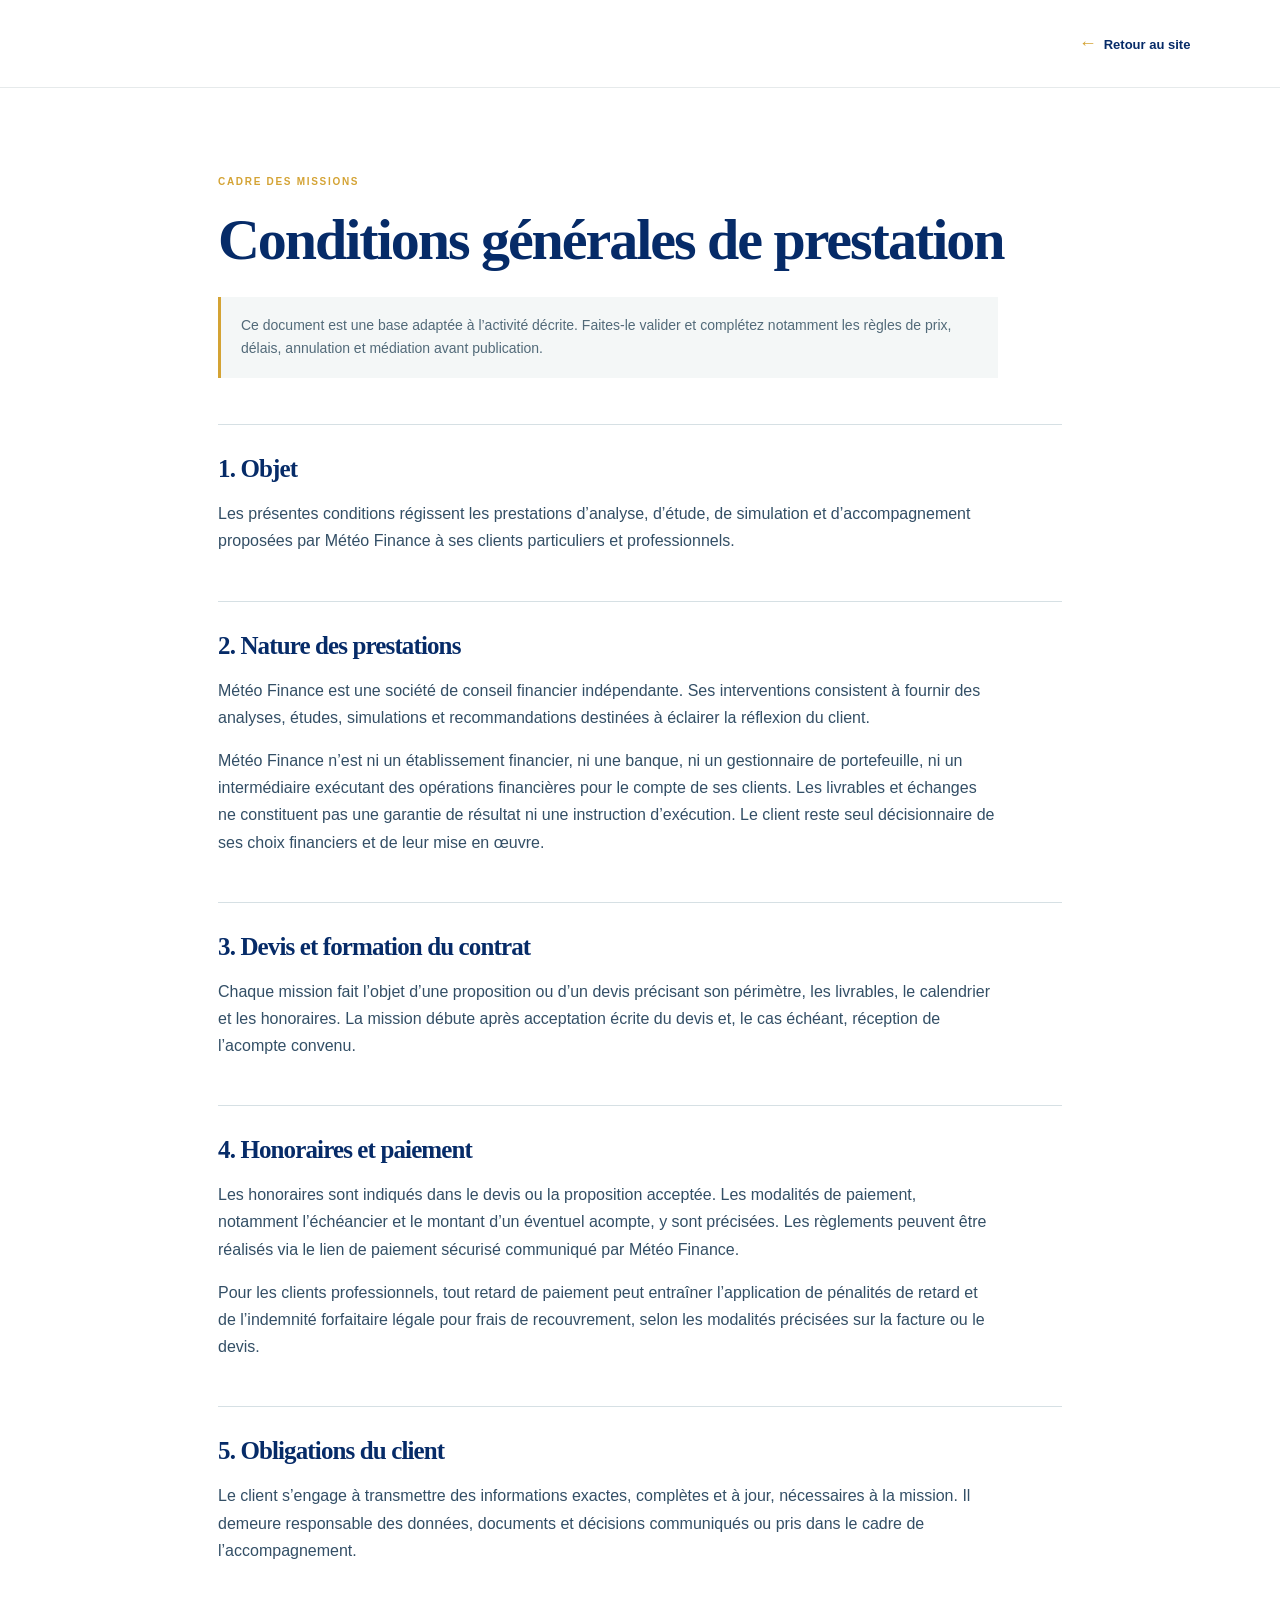
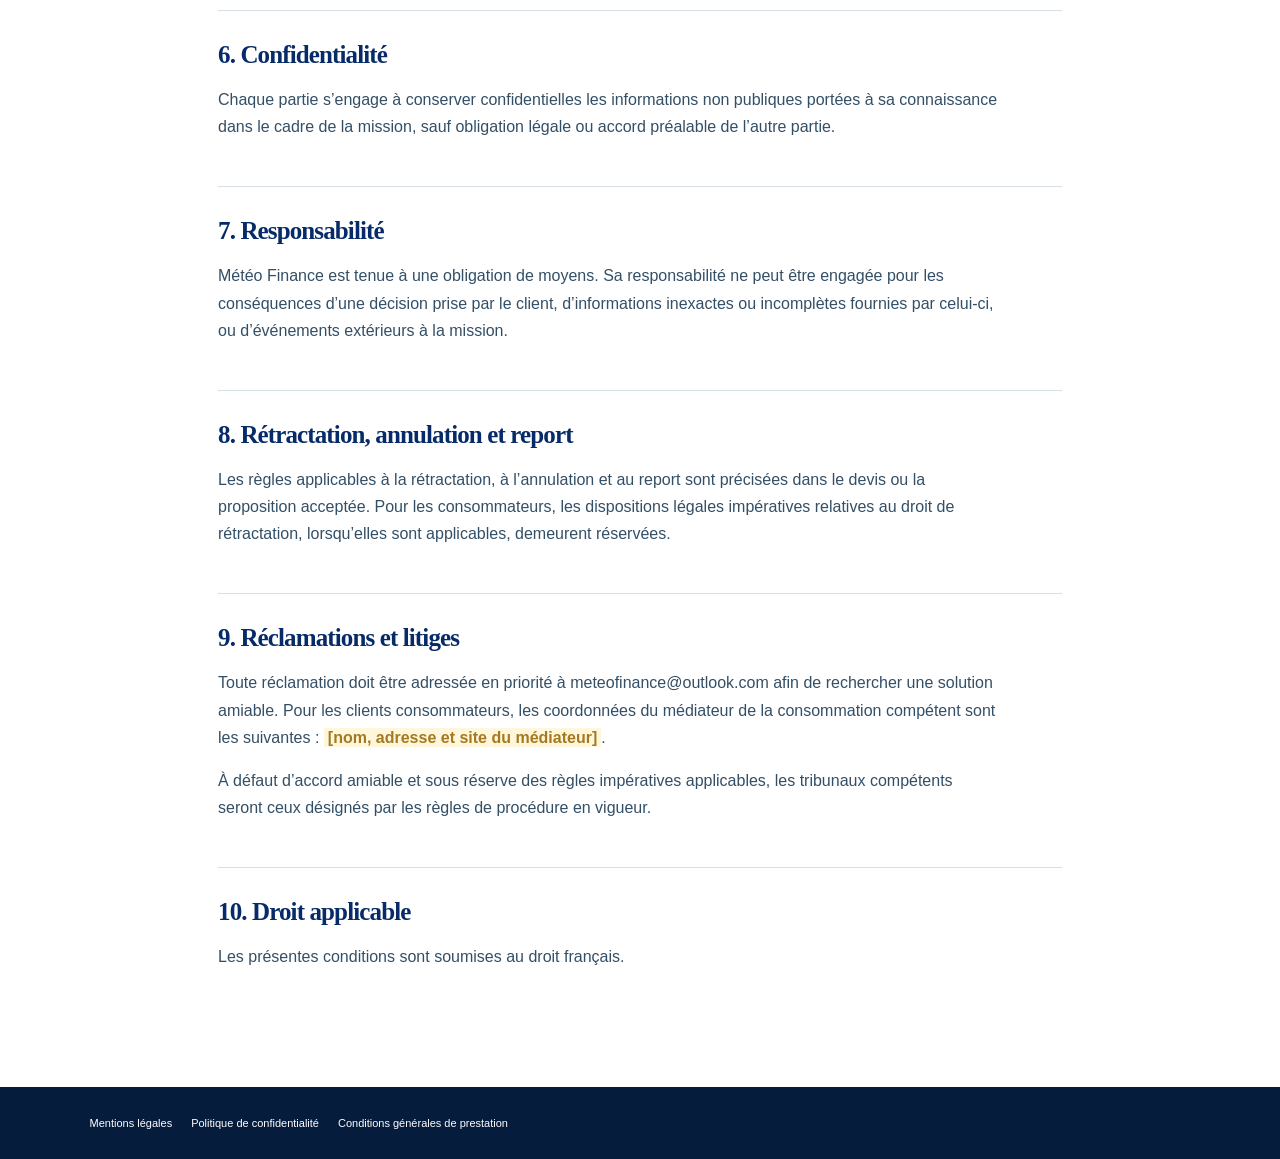
==== conditions-generales-prestation.html @ 78a8e241 "Add files via upload" ====
<!doctype html><html lang="fr"><head><meta charset="utf-8"><meta name="viewport" content="width=device-width,initial-scale=1"><title>Conditions générales de prestation | Météo Finance</title><link rel="stylesheet" href="legal.css"></head><body><header class="legal-header"><a class="legal-logo" href="index.html"><img src="assets/logo-meteo-finance.png" alt="Météo Finance"></a><a href="index.html"><span>←</span>Retour au site</a></header><main class="page"><p class="eyebrow">Cadre des missions</p><h1>Conditions générales de prestation</h1><p class="notice">Ce document est une base adaptée à l’activité décrite. Faites-le valider et complétez notamment les règles de prix, délais, annulation et médiation avant publication.</p><h2>1. Objet</h2><p>Les présentes conditions régissent les prestations d’analyse, d’étude, de simulation et d’accompagnement proposées par Météo Finance à ses clients particuliers et professionnels.</p><h2>2. Nature des prestations</h2><p>Météo Finance est une société de conseil financier indépendante. Ses interventions consistent à fournir des analyses, études, simulations et recommandations destinées à éclairer la réflexion du client.</p><p>Météo Finance n’est ni un établissement financier, ni une banque, ni un gestionnaire de portefeuille, ni un intermédiaire exécutant des opérations financières pour le compte de ses clients. Les livrables et échanges ne constituent pas une garantie de résultat ni une instruction d’exécution. Le client reste seul décisionnaire de ses choix financiers et de leur mise en œuvre.</p><h2>3. Devis et formation du contrat</h2><p>Chaque mission fait l’objet d’une proposition ou d’un devis précisant son périmètre, les livrables, le calendrier et les honoraires. La mission débute après acceptation écrite du devis et, le cas échéant, réception de l’acompte convenu.</p><h2>4. Honoraires et paiement</h2><p>Les honoraires sont indiqués dans le devis ou la proposition acceptée. Les modalités de paiement, notamment l’échéancier et le montant d’un éventuel acompte, y sont précisées. Les règlements peuvent être réalisés via le lien de paiement sécurisé communiqué par Météo Finance.</p><p>Pour les clients professionnels, tout retard de paiement peut entraîner l’application de pénalités de retard et de l’indemnité forfaitaire légale pour frais de recouvrement, selon les modalités précisées sur la facture ou le devis.</p><h2>5. Obligations du client</h2><p>Le client s’engage à transmettre des informations exactes, complètes et à jour, nécessaires à la mission. Il demeure responsable des données, documents et décisions communiqués ou pris dans le cadre de l’accompagnement.</p><h2>6. Confidentialité</h2><p>Chaque partie s’engage à conserver confidentielles les informations non publiques portées à sa connaissance dans le cadre de la mission, sauf obligation légale ou accord préalable de l’autre partie.</p><h2>7. Responsabilité</h2><p>Météo Finance est tenue à une obligation de moyens. Sa responsabilité ne peut être engagée pour les conséquences d’une décision prise par le client, d’informations inexactes ou incomplètes fournies par celui-ci, ou d’événements extérieurs à la mission.</p><h2>8. Rétractation, annulation et report</h2><p>Les règles applicables à la rétractation, à l’annulation et au report sont précisées dans le devis ou la proposition acceptée. Pour les consommateurs, les dispositions légales impératives relatives au droit de rétractation, lorsqu’elles sont applicables, demeurent réservées.</p><h2>9. Réclamations et litiges</h2><p>Toute réclamation doit être adressée en priorité à meteofinance@outlook.com afin de rechercher une solution amiable. Pour les clients consommateurs, les coordonnées du médiateur de la consommation compétent sont les suivantes : <span class="placeholder">[nom, adresse et site du médiateur]</span>.</p><p>À défaut d’accord amiable et sous réserve des règles impératives applicables, les tribunaux compétents seront ceux désignés par les règles de procédure en vigueur.</p><h2>10. Droit applicable</h2><p>Les présentes conditions sont soumises au droit français.</p></main><footer class="legal-footer"><a href="mentions-legales.html">Mentions légales</a><a href="politique-confidentialite.html">Politique de confidentialité</a><a href="conditions-generales-prestation.html">Conditions générales de prestation</a></footer></body></html>
---- legal.css ----
:root{--blue:#062b68;--night:#061c3d;--gold:#d4a334;--text:#52697c;--line:#d6e0e4}*{box-sizing:border-box}body{margin:0;font:16px/1.7 Arial,sans-serif;color:#334f66}.legal-header{height:88px;padding:0 clamp(25px,7vw,120px);display:flex;align-items:center;justify-content:space-between;border-bottom:1px solid #e6eaeb}.legal-header a{color:var(--blue);font-size:13px;font-weight:700;text-decoration:none}.legal-header a span{color:var(--gold);font-size:18px;margin-right:7px}.legal-logo{width:280px;height:80px;overflow:hidden;position:relative}.legal-logo img{width:280px;position:absolute;top:-16px;left:0}.page{max-width:900px;margin:0 auto;padding:85px 28px 100px}.eyebrow{color:var(--gold);font-weight:700;font-size:10px;letter-spacing:.17em;text-transform:uppercase;margin:0 0 15px}h1,h2{font-family:Georgia,serif;color:var(--blue);letter-spacing:-.035em;line-height:1.2}h1{font-size:clamp(36px,5vw,58px);margin:0 0 22px}h2{font-size:25px;margin:46px 0 12px;border-top:1px solid var(--line);padding-top:29px}p,li{max-width:780px}ul{padding-left:20px}.notice{background:#f4f7f7;border-left:3px solid var(--gold);padding:17px 20px;color:#526a79;font-size:14px}.placeholder{font-weight:700;color:#a57920;background:#fff7dc;padding:1px 4px}a{color:var(--blue)}.legal-footer{background:var(--night);padding:27px clamp(25px,7vw,120px);color:#bdd0dc;font-size:11px}.legal-footer a{color:#fff;text-decoration:none;margin-right:19px}@media(max-width:600px){.legal-header{height:72px}.legal-logo{width:205px;height:65px}.legal-logo img{width:205px;top:-8px}.page{padding-top:58px}}
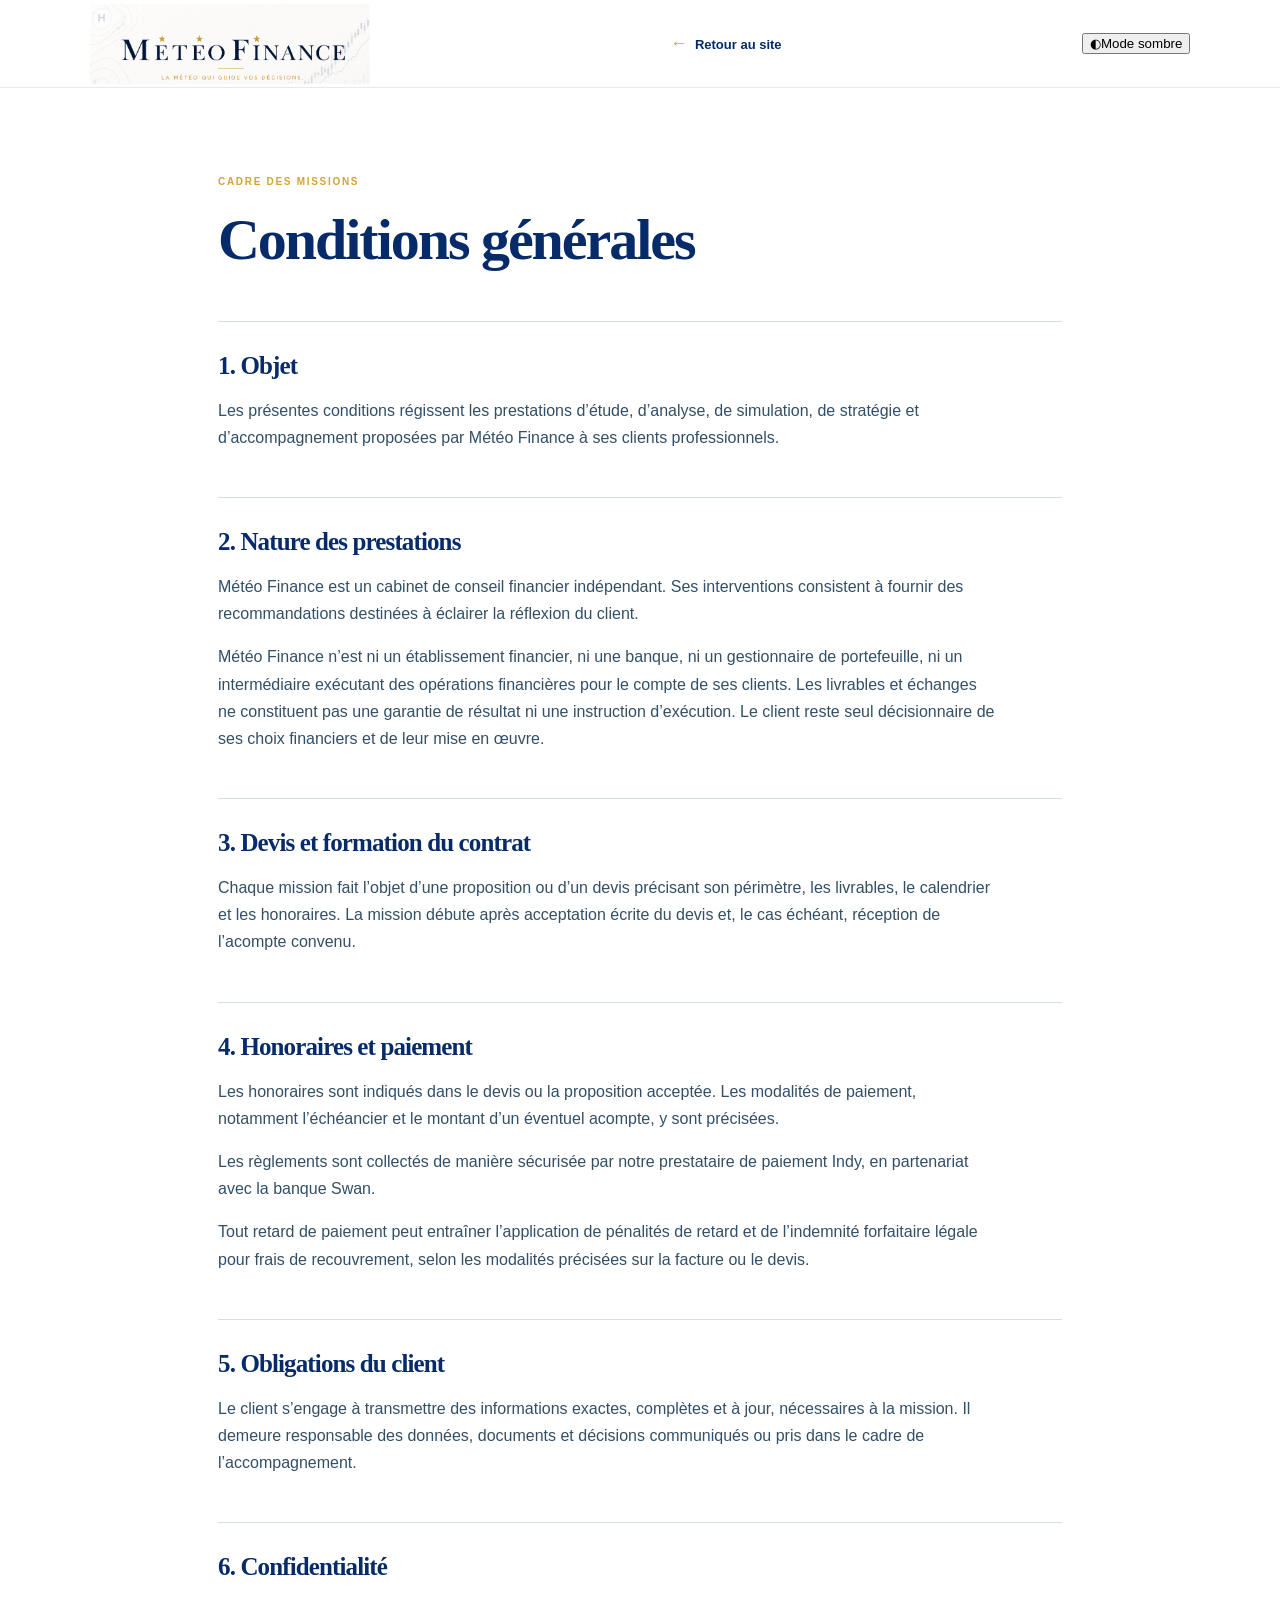
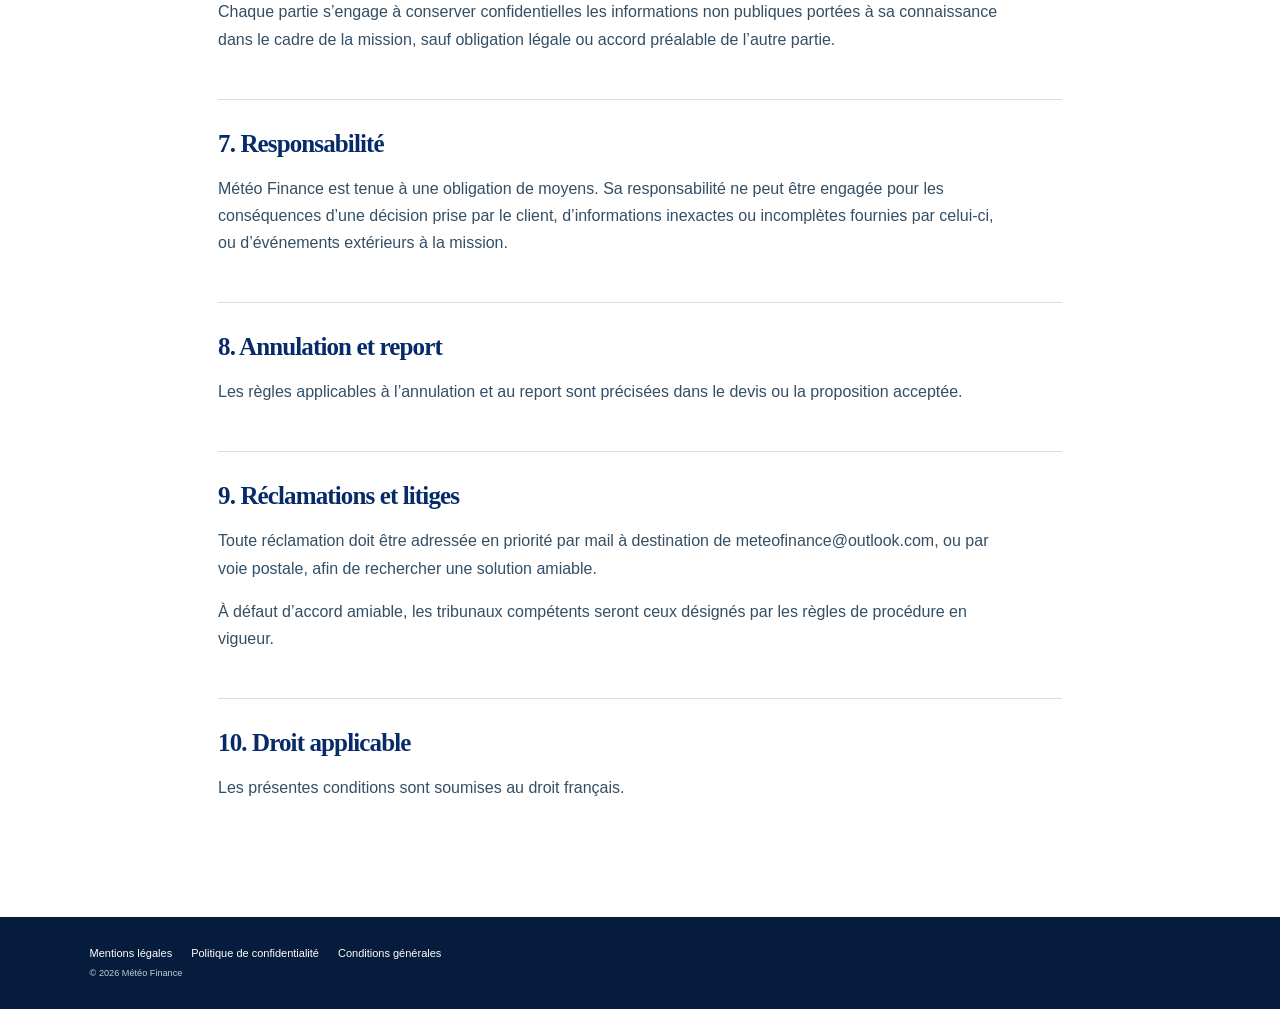
==== commit 9f41a9e4: "Update conditions-generales-prestation.html" ====
--- a/conditions-generales-prestation.html
+++ b/conditions-generales-prestation.html
@@ -1 +1,3 @@
-<!doctype html><html lang="fr"><head><meta charset="utf-8"><meta name="viewport" content="width=device-width,initial-scale=1"><title>Conditions générales de prestation | Météo Finance</title><link rel="stylesheet" href="legal.css"></head><body><header class="legal-header"><a class="legal-logo" href="index.html"><img src="assets/logo-meteo-finance.png" alt="Météo Finance"></a><a href="index.html"><span>←</span>Retour au site</a></header><main class="page"><p class="eyebrow">Cadre des missions</p><h1>Conditions générales de prestation</h1><p class="notice">Ce document est une base adaptée à l’activité décrite. Faites-le valider et complétez notamment les règles de prix, délais, annulation et médiation avant publication.</p><h2>1. Objet</h2><p>Les présentes conditions régissent les prestations d’analyse, d’étude, de simulation et d’accompagnement proposées par Météo Finance à ses clients particuliers et professionnels.</p><h2>2. Nature des prestations</h2><p>Météo Finance est une société de conseil financier indépendante. Ses interventions consistent à fournir des analyses, études, simulations et recommandations destinées à éclairer la réflexion du client.</p><p>Météo Finance n’est ni un établissement financier, ni une banque, ni un gestionnaire de portefeuille, ni un intermédiaire exécutant des opérations financières pour le compte de ses clients. Les livrables et échanges ne constituent pas une garantie de résultat ni une instruction d’exécution. Le client reste seul décisionnaire de ses choix financiers et de leur mise en œuvre.</p><h2>3. Devis et formation du contrat</h2><p>Chaque mission fait l’objet d’une proposition ou d’un devis précisant son périmètre, les livrables, le calendrier et les honoraires. La mission débute après acceptation écrite du devis et, le cas échéant, réception de l’acompte convenu.</p><h2>4. Honoraires et paiement</h2><p>Les honoraires sont indiqués dans le devis ou la proposition acceptée. Les modalités de paiement, notamment l’échéancier et le montant d’un éventuel acompte, y sont précisées. Les règlements peuvent être réalisés via le lien de paiement sécurisé communiqué par Météo Finance.</p><p>Pour les clients professionnels, tout retard de paiement peut entraîner l’application de pénalités de retard et de l’indemnité forfaitaire légale pour frais de recouvrement, selon les modalités précisées sur la facture ou le devis.</p><h2>5. Obligations du client</h2><p>Le client s’engage à transmettre des informations exactes, complètes et à jour, nécessaires à la mission. Il demeure responsable des données, documents et décisions communiqués ou pris dans le cadre de l’accompagnement.</p><h2>6. Confidentialité</h2><p>Chaque partie s’engage à conserver confidentielles les informations non publiques portées à sa connaissance dans le cadre de la mission, sauf obligation légale ou accord préalable de l’autre partie.</p><h2>7. Responsabilité</h2><p>Météo Finance est tenue à une obligation de moyens. Sa responsabilité ne peut être engagée pour les conséquences d’une décision prise par le client, d’informations inexactes ou incomplètes fournies par celui-ci, ou d’événements extérieurs à la mission.</p><h2>8. Rétractation, annulation et report</h2><p>Les règles applicables à la rétractation, à l’annulation et au report sont précisées dans le devis ou la proposition acceptée. Pour les consommateurs, les dispositions légales impératives relatives au droit de rétractation, lorsqu’elles sont applicables, demeurent réservées.</p><h2>9. Réclamations et litiges</h2><p>Toute réclamation doit être adressée en priorité à meteofinance@outlook.com afin de rechercher une solution amiable. Pour les clients consommateurs, les coordonnées du médiateur de la consommation compétent sont les suivantes : <span class="placeholder">[nom, adresse et site du médiateur]</span>.</p><p>À défaut d’accord amiable et sous réserve des règles impératives applicables, les tribunaux compétents seront ceux désignés par les règles de procédure en vigueur.</p><h2>10. Droit applicable</h2><p>Les présentes conditions sont soumises au droit français.</p></main><footer class="legal-footer"><a href="mentions-legales.html">Mentions légales</a><a href="politique-confidentialite.html">Politique de confidentialité</a><a href="conditions-generales-prestation.html">Conditions générales de prestation</a></footer></body></html>
+<!doctype html>
+<html lang="fr"><head><meta charset="utf-8"><meta name="viewport" content="width=device-width,initial-scale=1"><title>Conditions générales | Météo Finance</title><script>try{document.documentElement.dataset.theme=new URLSearchParams(location.search).get('theme')||localStorage.getItem('theme')||'light'}catch(error){document.documentElement.dataset.theme='light'}</script><link rel="stylesheet" href="legal.css"><script defer src="theme.js"></script></head>
+<body><header class="legal-header"><a class="legal-logo" href="index.html"><img src="assets/logo-meteo-finance-light.png" data-theme-logo data-light-logo="assets/logo-meteo-finance-light.png" data-dark-logo="assets/logo-meteo-finance-dark.png" alt="Météo Finance"></a><a href="index.html"><span>←</span>Retour au site</a><button class="theme-button" data-theme-toggle type="button" aria-label="Activer le mode sombre" aria-pressed="false"><span aria-hidden="true">◐</span><span class="theme-button-text">Mode sombre</span></button></header><main class="page"><p class="eyebrow">Cadre des missions</p><h1>Conditions générales</h1><h2>1. Objet</h2><p>Les présentes conditions régissent les prestations d’étude, d’analyse, de simulation, de stratégie et d’accompagnement proposées par Météo Finance à ses clients professionnels.</p><h2>2. Nature des prestations</h2><p>Météo Finance est un cabinet de conseil financier indépendant. Ses interventions consistent à fournir des recommandations destinées à éclairer la réflexion du client.</p><p>Météo Finance n’est ni un établissement financier, ni une banque, ni un gestionnaire de portefeuille, ni un intermédiaire exécutant des opérations financières pour le compte de ses clients. Les livrables et échanges ne constituent pas une garantie de résultat ni une instruction d’exécution. Le client reste seul décisionnaire de ses choix financiers et de leur mise en œuvre.</p><h2>3. Devis et formation du contrat</h2><p>Chaque mission fait l’objet d’une proposition ou d’un devis précisant son périmètre, les livrables, le calendrier et les honoraires. La mission débute après acceptation écrite du devis et, le cas échéant, réception de l’acompte convenu.</p><h2>4. Honoraires et paiement</h2><p>Les honoraires sont indiqués dans le devis ou la proposition acceptée. Les modalités de paiement, notamment l’échéancier et le montant d’un éventuel acompte, y sont précisées.</p><p>Les règlements sont collectés de manière sécurisée par notre prestataire de paiement Indy, en partenariat avec la banque Swan.</p><p>Tout retard de paiement peut entraîner l’application de pénalités de retard et de l’indemnité forfaitaire légale pour frais de recouvrement, selon les modalités précisées sur la facture ou le devis.</p><h2>5. Obligations du client</h2><p>Le client s’engage à transmettre des informations exactes, complètes et à jour, nécessaires à la mission. Il demeure responsable des données, documents et décisions communiqués ou pris dans le cadre de l’accompagnement.</p><h2>6. Confidentialité</h2><p>Chaque partie s’engage à conserver confidentielles les informations non publiques portées à sa connaissance dans le cadre de la mission, sauf obligation légale ou accord préalable de l’autre partie.</p><h2>7. Responsabilité</h2><p>Météo Finance est tenue à une obligation de moyens. Sa responsabilité ne peut être engagée pour les conséquences d’une décision prise par le client, d’informations inexactes ou incomplètes fournies par celui-ci, ou d’événements extérieurs à la mission.</p><h2>8. Annulation et report</h2><p>Les règles applicables à l’annulation et au report sont précisées dans le devis ou la proposition acceptée.</p><h2>9. Réclamations et litiges</h2><p>Toute réclamation doit être adressée en priorité par mail à destination de meteofinance@outlook.com, ou par voie postale, afin de rechercher une solution amiable.</p><p>À défaut d’accord amiable, les tribunaux compétents seront ceux désignés par les règles de procédure en vigueur.</p><h2>10. Droit applicable</h2><p>Les présentes conditions sont soumises au droit français.</p></main><footer class="legal-footer"><div class="footer-links"><a href="mentions-legales.html">Mentions légales</a><a href="politique-confidentialite.html">Politique de confidentialité</a><a href="conditions-generales-prestation.html">Conditions générales</a></div><small>© 2026 Météo Finance</small></footer></body></html>
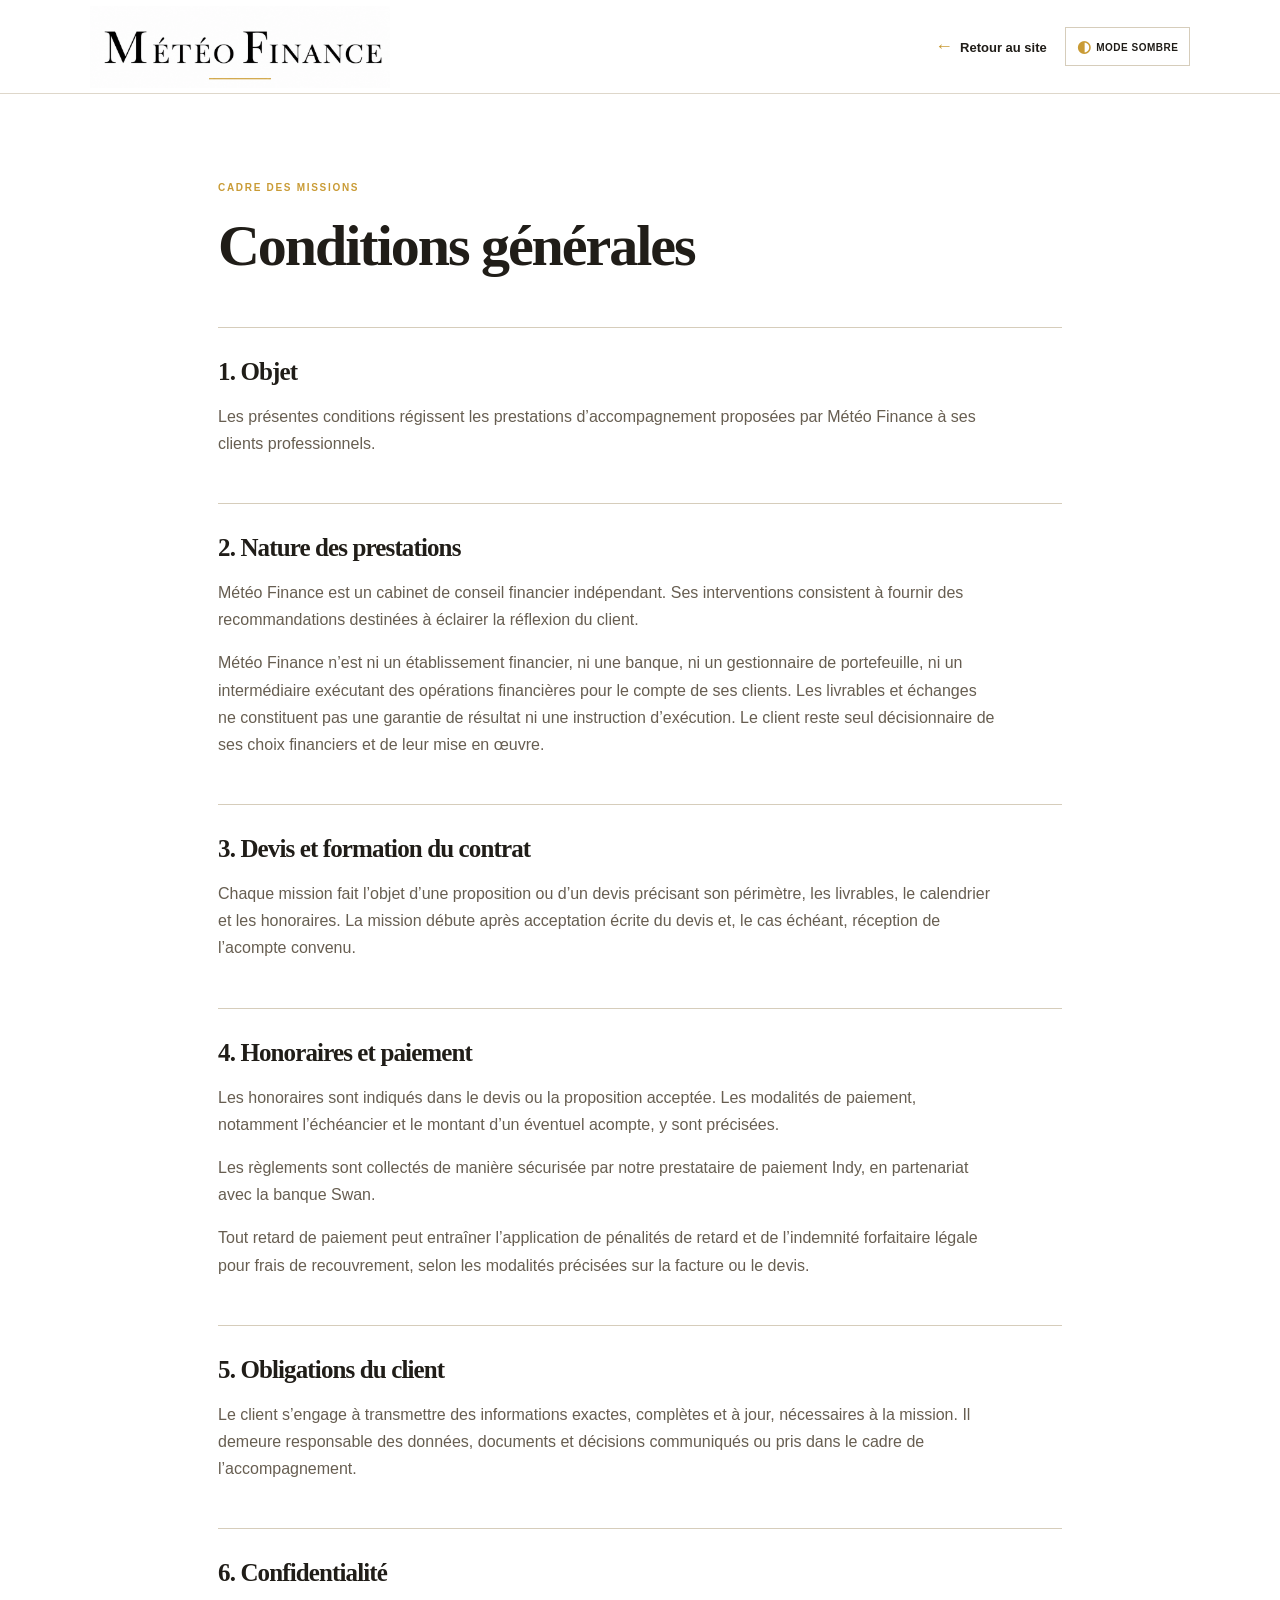
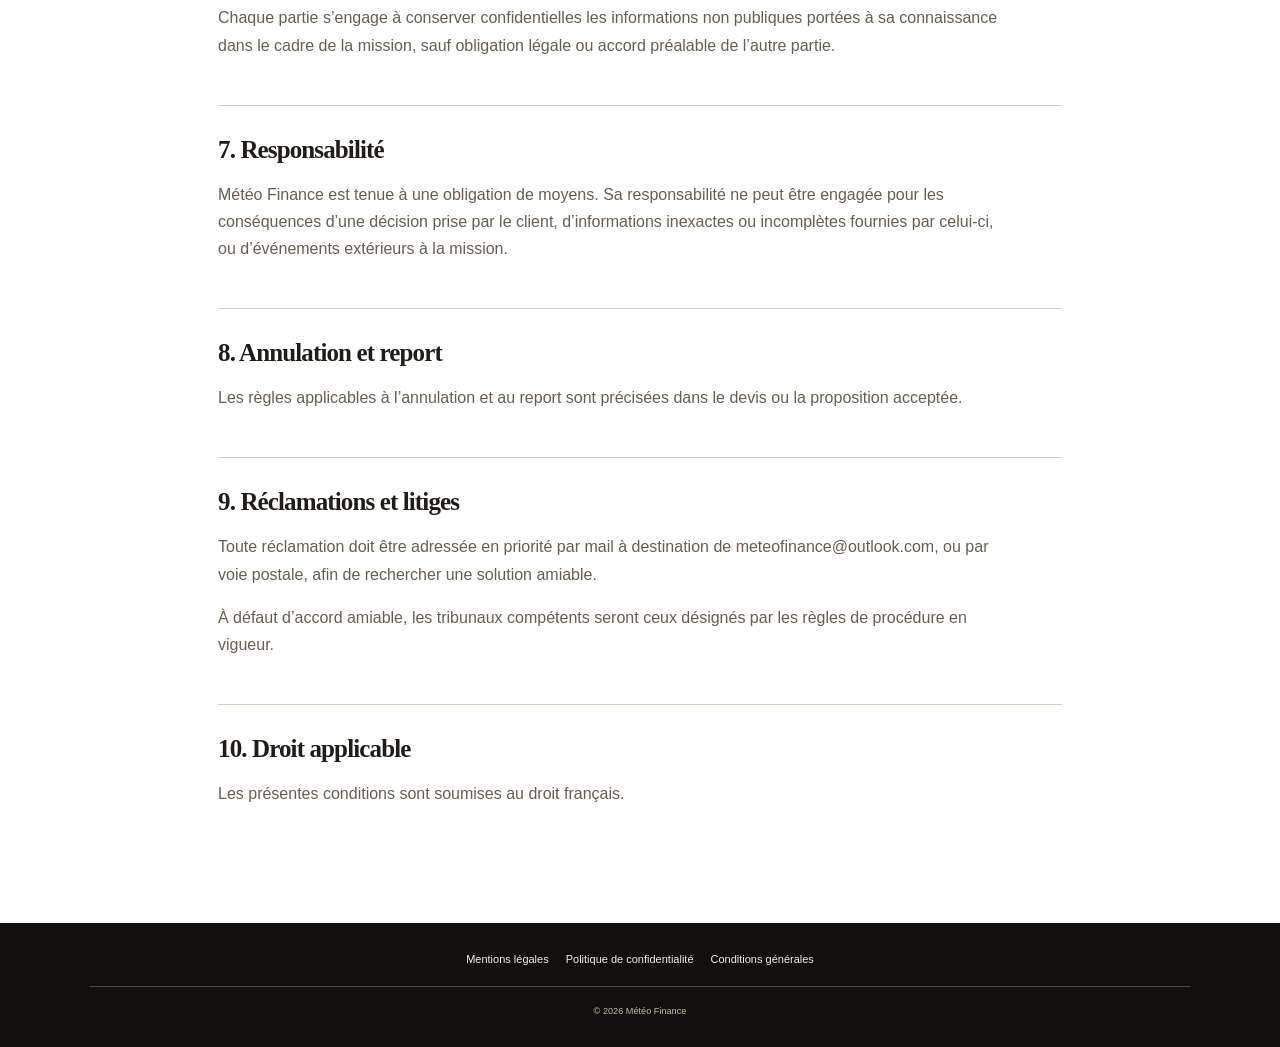
==== commit 64333a96: "Add files via upload" ====
--- a/conditions-generales-prestation.html
+++ b/conditions-generales-prestation.html
@@ -1,3 +1,3 @@
 <!doctype html>
 <html lang="fr"><head><meta charset="utf-8"><meta name="viewport" content="width=device-width,initial-scale=1"><title>Conditions générales | Météo Finance</title><script>try{document.documentElement.dataset.theme=new URLSearchParams(location.search).get('theme')||localStorage.getItem('theme')||'light'}catch(error){document.documentElement.dataset.theme='light'}</script><link rel="stylesheet" href="legal.css"><script defer src="theme.js"></script></head>
-<body><header class="legal-header"><a class="legal-logo" href="index.html"><img src="assets/logo-meteo-finance-light.png" data-theme-logo data-light-logo="assets/logo-meteo-finance-light.png" data-dark-logo="assets/logo-meteo-finance-dark.png" alt="Météo Finance"></a><a href="index.html"><span>←</span>Retour au site</a><button class="theme-button" data-theme-toggle type="button" aria-label="Activer le mode sombre" aria-pressed="false"><span aria-hidden="true">◐</span><span class="theme-button-text">Mode sombre</span></button></header><main class="page"><p class="eyebrow">Cadre des missions</p><h1>Conditions générales</h1><h2>1. Objet</h2><p>Les présentes conditions régissent les prestations d’étude, d’analyse, de simulation, de stratégie et d’accompagnement proposées par Météo Finance à ses clients professionnels.</p><h2>2. Nature des prestations</h2><p>Météo Finance est un cabinet de conseil financier indépendant. Ses interventions consistent à fournir des recommandations destinées à éclairer la réflexion du client.</p><p>Météo Finance n’est ni un établissement financier, ni une banque, ni un gestionnaire de portefeuille, ni un intermédiaire exécutant des opérations financières pour le compte de ses clients. Les livrables et échanges ne constituent pas une garantie de résultat ni une instruction d’exécution. Le client reste seul décisionnaire de ses choix financiers et de leur mise en œuvre.</p><h2>3. Devis et formation du contrat</h2><p>Chaque mission fait l’objet d’une proposition ou d’un devis précisant son périmètre, les livrables, le calendrier et les honoraires. La mission débute après acceptation écrite du devis et, le cas échéant, réception de l’acompte convenu.</p><h2>4. Honoraires et paiement</h2><p>Les honoraires sont indiqués dans le devis ou la proposition acceptée. Les modalités de paiement, notamment l’échéancier et le montant d’un éventuel acompte, y sont précisées.</p><p>Les règlements sont collectés de manière sécurisée par notre prestataire de paiement Indy, en partenariat avec la banque Swan.</p><p>Tout retard de paiement peut entraîner l’application de pénalités de retard et de l’indemnité forfaitaire légale pour frais de recouvrement, selon les modalités précisées sur la facture ou le devis.</p><h2>5. Obligations du client</h2><p>Le client s’engage à transmettre des informations exactes, complètes et à jour, nécessaires à la mission. Il demeure responsable des données, documents et décisions communiqués ou pris dans le cadre de l’accompagnement.</p><h2>6. Confidentialité</h2><p>Chaque partie s’engage à conserver confidentielles les informations non publiques portées à sa connaissance dans le cadre de la mission, sauf obligation légale ou accord préalable de l’autre partie.</p><h2>7. Responsabilité</h2><p>Météo Finance est tenue à une obligation de moyens. Sa responsabilité ne peut être engagée pour les conséquences d’une décision prise par le client, d’informations inexactes ou incomplètes fournies par celui-ci, ou d’événements extérieurs à la mission.</p><h2>8. Annulation et report</h2><p>Les règles applicables à l’annulation et au report sont précisées dans le devis ou la proposition acceptée.</p><h2>9. Réclamations et litiges</h2><p>Toute réclamation doit être adressée en priorité par mail à destination de meteofinance@outlook.com, ou par voie postale, afin de rechercher une solution amiable.</p><p>À défaut d’accord amiable, les tribunaux compétents seront ceux désignés par les règles de procédure en vigueur.</p><h2>10. Droit applicable</h2><p>Les présentes conditions sont soumises au droit français.</p></main><footer class="legal-footer"><div class="footer-links"><a href="mentions-legales.html">Mentions légales</a><a href="politique-confidentialite.html">Politique de confidentialité</a><a href="conditions-generales-prestation.html">Conditions générales</a></div><small>© 2026 Météo Finance</small></footer></body></html>
+<body><header class="legal-header"><a class="legal-logo" href="index.html"><img src="assets/logo-meteo-finance-light.png" data-theme-logo data-light-logo="assets/logo-meteo-finance-light.png" data-dark-logo="assets/logo-meteo-finance-dark.png" alt="Météo Finance"></a><a href="index.html"><span>←</span>Retour au site</a><button class="theme-button" data-theme-toggle type="button" aria-label="Activer le mode sombre" aria-pressed="false"><span aria-hidden="true">◐</span><span class="theme-button-text">Mode sombre</span></button></header><main class="page"><p class="eyebrow">Cadre des missions</p><h1>Conditions générales</h1><h2>1. Objet</h2><p>Les présentes conditions régissent les prestations d’accompagnement proposées par Météo Finance à ses clients professionnels.</p><h2>2. Nature des prestations</h2><p>Météo Finance est un cabinet de conseil financier indépendant. Ses interventions consistent à fournir des recommandations destinées à éclairer la réflexion du client.</p><p>Météo Finance n’est ni un établissement financier, ni une banque, ni un gestionnaire de portefeuille, ni un intermédiaire exécutant des opérations financières pour le compte de ses clients. Les livrables et échanges ne constituent pas une garantie de résultat ni une instruction d’exécution. Le client reste seul décisionnaire de ses choix financiers et de leur mise en œuvre.</p><h2>3. Devis et formation du contrat</h2><p>Chaque mission fait l’objet d’une proposition ou d’un devis précisant son périmètre, les livrables, le calendrier et les honoraires. La mission débute après acceptation écrite du devis et, le cas échéant, réception de l’acompte convenu.</p><h2>4. Honoraires et paiement</h2><p>Les honoraires sont indiqués dans le devis ou la proposition acceptée. Les modalités de paiement, notamment l’échéancier et le montant d’un éventuel acompte, y sont précisées.</p><p>Les règlements sont collectés de manière sécurisée par notre prestataire de paiement Indy, en partenariat avec la banque Swan.</p><p>Tout retard de paiement peut entraîner l’application de pénalités de retard et de l’indemnité forfaitaire légale pour frais de recouvrement, selon les modalités précisées sur la facture ou le devis.</p><h2>5. Obligations du client</h2><p>Le client s’engage à transmettre des informations exactes, complètes et à jour, nécessaires à la mission. Il demeure responsable des données, documents et décisions communiqués ou pris dans le cadre de l’accompagnement.</p><h2>6. Confidentialité</h2><p>Chaque partie s’engage à conserver confidentielles les informations non publiques portées à sa connaissance dans le cadre de la mission, sauf obligation légale ou accord préalable de l’autre partie.</p><h2>7. Responsabilité</h2><p>Météo Finance est tenue à une obligation de moyens. Sa responsabilité ne peut être engagée pour les conséquences d’une décision prise par le client, d’informations inexactes ou incomplètes fournies par celui-ci, ou d’événements extérieurs à la mission.</p><h2>8. Annulation et report</h2><p>Les règles applicables à l’annulation et au report sont précisées dans le devis ou la proposition acceptée.</p><h2>9. Réclamations et litiges</h2><p>Toute réclamation doit être adressée en priorité par mail à destination de meteofinance@outlook.com, ou par voie postale, afin de rechercher une solution amiable.</p><p>À défaut d’accord amiable, les tribunaux compétents seront ceux désignés par les règles de procédure en vigueur.</p><h2>10. Droit applicable</h2><p>Les présentes conditions sont soumises au droit français.</p></main><footer class="legal-footer"><div class="footer-links"><a href="mentions-legales.html">Mentions légales</a><a href="politique-confidentialite.html">Politique de confidentialité</a><a href="conditions-generales-prestation.html">Conditions générales</a></div><small>© 2026 Météo Finance</small></footer></body></html>
--- a/legal.css
+++ b/legal.css
@@ -1 +1,4 @@
-:root{--blue:#062b68;--night:#061c3d;--gold:#d4a334;--text:#52697c;--line:#d6e0e4}*{box-sizing:border-box}body{margin:0;font:16px/1.7 Arial,sans-serif;color:#334f66}.legal-header{height:88px;padding:0 clamp(25px,7vw,120px);display:flex;align-items:center;justify-content:space-between;border-bottom:1px solid #e6eaeb}.legal-header a{color:var(--blue);font-size:13px;font-weight:700;text-decoration:none}.legal-header a span{color:var(--gold);font-size:18px;margin-right:7px}.legal-logo{width:280px;height:80px;overflow:hidden;position:relative}.legal-logo img{width:280px;position:absolute;top:-16px;left:0}.page{max-width:900px;margin:0 auto;padding:85px 28px 100px}.eyebrow{color:var(--gold);font-weight:700;font-size:10px;letter-spacing:.17em;text-transform:uppercase;margin:0 0 15px}h1,h2{font-family:Georgia,serif;color:var(--blue);letter-spacing:-.035em;line-height:1.2}h1{font-size:clamp(36px,5vw,58px);margin:0 0 22px}h2{font-size:25px;margin:46px 0 12px;border-top:1px solid var(--line);padding-top:29px}p,li{max-width:780px}ul{padding-left:20px}.notice{background:#f4f7f7;border-left:3px solid var(--gold);padding:17px 20px;color:#526a79;font-size:14px}.placeholder{font-weight:700;color:#a57920;background:#fff7dc;padding:1px 4px}a{color:var(--blue)}.legal-footer{background:var(--night);padding:27px clamp(25px,7vw,120px);color:#bdd0dc;font-size:11px}.legal-footer a{color:#fff;text-decoration:none;margin-right:19px}@media(max-width:600px){.legal-header{height:72px}.legal-logo{width:205px;height:65px}.legal-logo img{width:205px;top:-8px}.page{padding-top:58px}}
+:root{--blue:#201d18;--night:#11100e;--gold:#c99b35;--text:#675e51;--line:#d6cdbb;--surface:#fff;--surface-muted:#f4f0e8;--soft-line:#ded7ca}*{box-sizing:border-box}body{margin:0;font:16px/1.7 "DM Sans",Arial,sans-serif;color:var(--text);background:var(--surface);transition:background .25s,color .25s}.legal-header{min-height:94px;padding:0 clamp(25px,7vw,120px);display:flex;align-items:center;gap:18px;border-bottom:1px solid var(--soft-line);background:var(--surface);position:sticky;top:0;z-index:20}.legal-header>a:last-of-type{margin-left:auto}.legal-header a{color:var(--blue);font-size:13px;font-weight:700;text-decoration:none}.legal-header a span{color:var(--gold);font-size:18px;margin-right:7px}.legal-logo{width:305px;height:82px;overflow:hidden;position:relative;display:block;flex:none}.legal-logo img{width:300px;position:absolute;top:-19px;left:0}.theme-button{border:1px solid var(--line);background:transparent;color:var(--blue);padding:9px 11px;font:700 10px "DM Sans",sans-serif;letter-spacing:.05em;text-transform:uppercase;cursor:pointer;white-space:nowrap}.theme-button span:first-child{color:var(--gold);font-size:16px;vertical-align:-1px;margin-right:5px}.page{max-width:900px;margin:0 auto;padding:85px 28px 100px}.eyebrow{color:var(--gold);font-weight:700;font-size:10px;letter-spacing:.17em;text-transform:uppercase;margin:0 0 15px}h1,h2{font-family:"Libre Baskerville",Georgia,serif;color:var(--blue);letter-spacing:-.035em;line-height:1.2}h1{font-size:clamp(36px,5vw,58px);margin:0 0 22px}h2{font-size:25px;margin:46px 0 12px;border-top:1px solid var(--line);padding-top:29px}p,li{max-width:780px}ul{padding-left:20px}.notice{background:var(--surface-muted);border-left:3px solid var(--gold);padding:17px 20px;color:var(--text);font-size:14px}.placeholder{font-weight:700;color:#8b6517;background:#fff7dc;padding:1px 4px}a{color:var(--blue)}.legal-footer{background:var(--night);padding:27px clamp(25px,7vw,120px);color:#c6bba9;font-size:11px}.legal-footer a{color:#f4ede1;text-decoration:none;margin-right:19px}.legal-footer small{display:block;margin-top:17px;padding-top:17px;border-top:1px solid #554a36}html[data-theme="dark"]{--blue:#faf4e8;--night:#090908;--gold:#e1b348;--text:#d2c8b8;--line:#4e4637;--surface:#12110e;--surface-muted:#211e18;--soft-line:#39342a}html[data-theme="dark"] .legal-header{background:#0b0a09}html[data-theme="dark"] .legal-footer{background:#090908}html[data-theme="dark"] .placeholder{color:#f0ca75;background:#2d2617}@media(max-width:700px){.legal-header{min-height:78px;padding:0 20px;gap:9px}.legal-logo{width:205px;height:65px}.legal-logo img{width:205px;top:-8px}.legal-header>a:last-of-type{display:none}.theme-button{padding:7px}.theme-button-text{display:none}.theme-button span:first-child{margin:0}.page{padding-top:58px}}
+:root{}
+.legal-footer{text-align:center}.legal-footer .footer-links{display:flex;justify-content:center;flex-wrap:wrap;gap:17px}.legal-footer a{margin-right:0}
+@media(max-width:700px){.legal-header{display:grid;grid-template-columns:minmax(0,1fr) auto auto}.legal-logo{width:190px}.legal-logo img{width:190px}.legal-header>a:last-of-type{display:grid;margin-left:0;width:32px;height:32px;place-items:center;font-size:0}.legal-header>a:last-of-type span{font-size:20px!important;margin:0!important}.theme-button{padding:7px}}
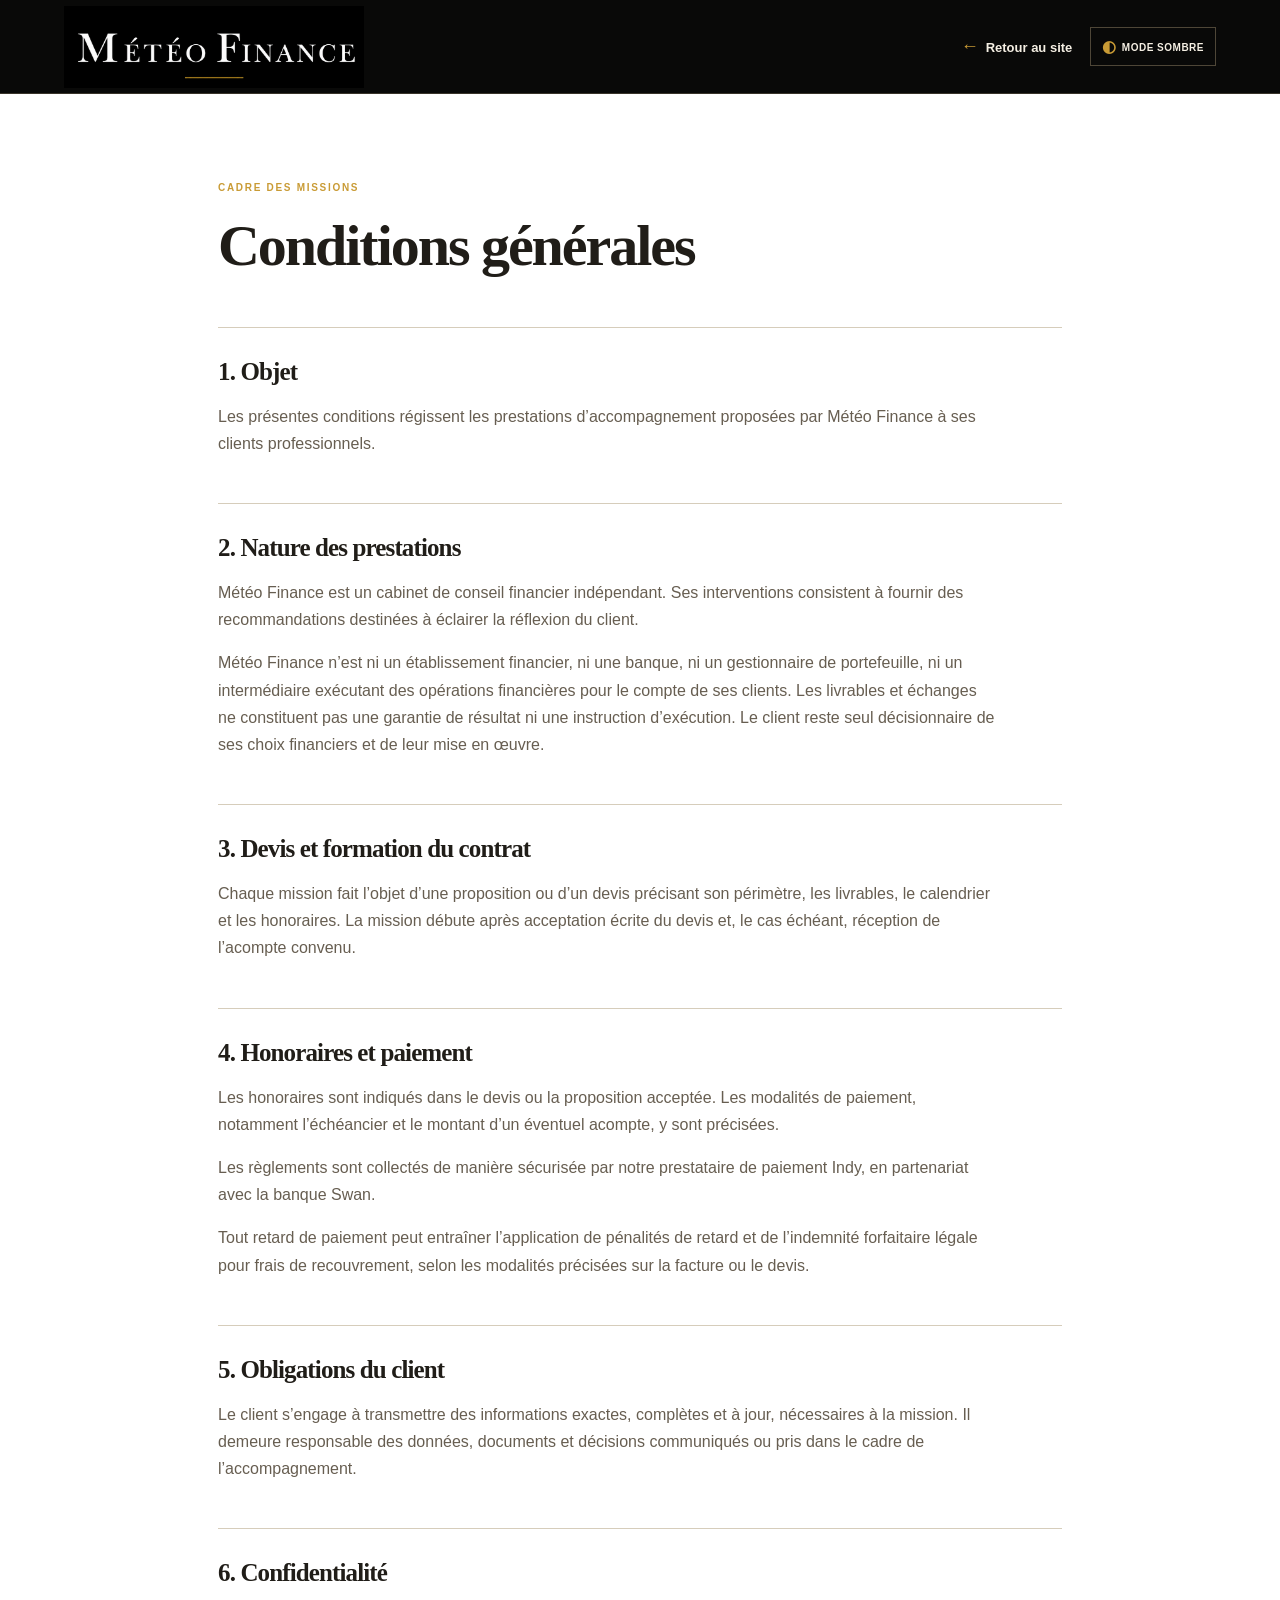
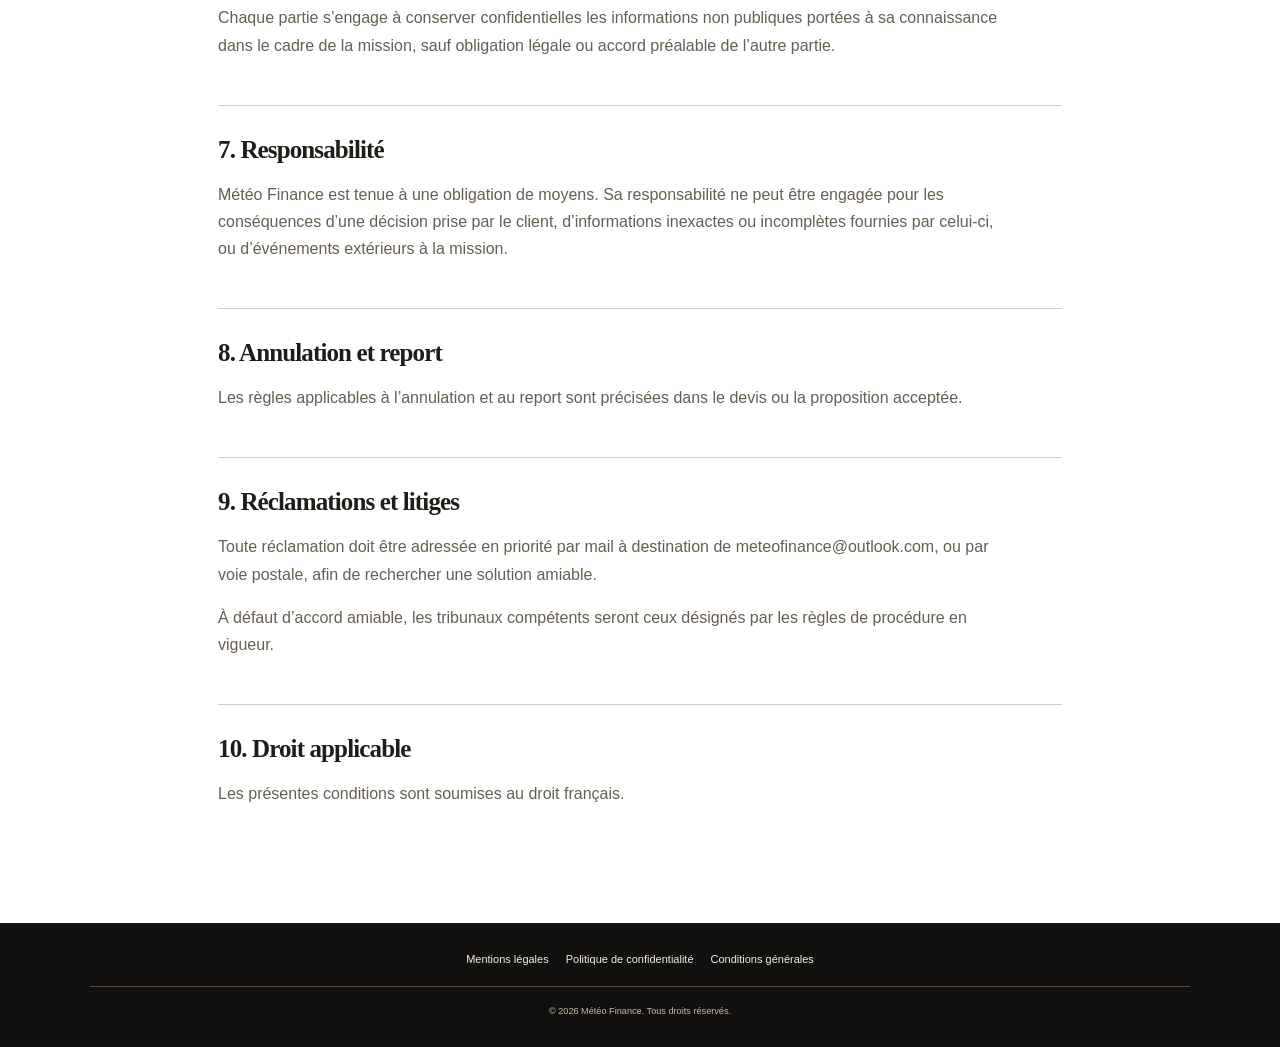
==== commit c5aae02e: "Update conditions-generales-prestation.html" ====
--- a/conditions-generales-prestation.html
+++ b/conditions-generales-prestation.html
@@ -1,3 +1,3 @@
 <!doctype html>
 <html lang="fr"><head><meta charset="utf-8"><meta name="viewport" content="width=device-width,initial-scale=1"><title>Conditions générales | Météo Finance</title><script>try{document.documentElement.dataset.theme=new URLSearchParams(location.search).get('theme')||localStorage.getItem('theme')||'light'}catch(error){document.documentElement.dataset.theme='light'}</script><link rel="stylesheet" href="legal.css"><script defer src="theme.js"></script></head>
-<body><header class="legal-header"><a class="legal-logo" href="index.html"><img src="assets/logo-meteo-finance-light.png" data-theme-logo data-light-logo="assets/logo-meteo-finance-light.png" data-dark-logo="assets/logo-meteo-finance-dark.png" alt="Météo Finance"></a><a href="index.html"><span>←</span>Retour au site</a><button class="theme-button" data-theme-toggle type="button" aria-label="Activer le mode sombre" aria-pressed="false"><span aria-hidden="true">◐</span><span class="theme-button-text">Mode sombre</span></button></header><main class="page"><p class="eyebrow">Cadre des missions</p><h1>Conditions générales</h1><h2>1. Objet</h2><p>Les présentes conditions régissent les prestations d’accompagnement proposées par Météo Finance à ses clients professionnels.</p><h2>2. Nature des prestations</h2><p>Météo Finance est un cabinet de conseil financier indépendant. Ses interventions consistent à fournir des recommandations destinées à éclairer la réflexion du client.</p><p>Météo Finance n’est ni un établissement financier, ni une banque, ni un gestionnaire de portefeuille, ni un intermédiaire exécutant des opérations financières pour le compte de ses clients. Les livrables et échanges ne constituent pas une garantie de résultat ni une instruction d’exécution. Le client reste seul décisionnaire de ses choix financiers et de leur mise en œuvre.</p><h2>3. Devis et formation du contrat</h2><p>Chaque mission fait l’objet d’une proposition ou d’un devis précisant son périmètre, les livrables, le calendrier et les honoraires. La mission débute après acceptation écrite du devis et, le cas échéant, réception de l’acompte convenu.</p><h2>4. Honoraires et paiement</h2><p>Les honoraires sont indiqués dans le devis ou la proposition acceptée. Les modalités de paiement, notamment l’échéancier et le montant d’un éventuel acompte, y sont précisées.</p><p>Les règlements sont collectés de manière sécurisée par notre prestataire de paiement Indy, en partenariat avec la banque Swan.</p><p>Tout retard de paiement peut entraîner l’application de pénalités de retard et de l’indemnité forfaitaire légale pour frais de recouvrement, selon les modalités précisées sur la facture ou le devis.</p><h2>5. Obligations du client</h2><p>Le client s’engage à transmettre des informations exactes, complètes et à jour, nécessaires à la mission. Il demeure responsable des données, documents et décisions communiqués ou pris dans le cadre de l’accompagnement.</p><h2>6. Confidentialité</h2><p>Chaque partie s’engage à conserver confidentielles les informations non publiques portées à sa connaissance dans le cadre de la mission, sauf obligation légale ou accord préalable de l’autre partie.</p><h2>7. Responsabilité</h2><p>Météo Finance est tenue à une obligation de moyens. Sa responsabilité ne peut être engagée pour les conséquences d’une décision prise par le client, d’informations inexactes ou incomplètes fournies par celui-ci, ou d’événements extérieurs à la mission.</p><h2>8. Annulation et report</h2><p>Les règles applicables à l’annulation et au report sont précisées dans le devis ou la proposition acceptée.</p><h2>9. Réclamations et litiges</h2><p>Toute réclamation doit être adressée en priorité par mail à destination de meteofinance@outlook.com, ou par voie postale, afin de rechercher une solution amiable.</p><p>À défaut d’accord amiable, les tribunaux compétents seront ceux désignés par les règles de procédure en vigueur.</p><h2>10. Droit applicable</h2><p>Les présentes conditions sont soumises au droit français.</p></main><footer class="legal-footer"><div class="footer-links"><a href="mentions-legales.html">Mentions légales</a><a href="politique-confidentialite.html">Politique de confidentialité</a><a href="conditions-generales-prestation.html">Conditions générales</a></div><small>© 2026 Météo Finance</small></footer></body></html>
+<body><header class="legal-header"><a class="legal-logo" href="index.html"><img src="assets/logo-meteo-finance-light.png" data-theme-logo data-light-logo="assets/logo-meteo-finance-light.png" data-dark-logo="assets/logo-meteo-finance-dark.png" alt="Météo Finance"></a><a href="index.html"><span>←</span>Retour au site</a><button class="theme-button" data-theme-toggle type="button" aria-label="Activer le mode sombre" aria-pressed="false"><span aria-hidden="true">◐</span><span class="theme-button-text">Mode sombre</span></button></header><main class="page"><p class="eyebrow">Cadre des missions</p><h1>Conditions générales</h1><h2>1. Objet</h2><p>Les présentes conditions régissent les prestations d’accompagnement proposées par Météo Finance à ses clients professionnels.</p><h2>2. Nature des prestations</h2><p>Météo Finance est un cabinet de conseil financier indépendant. Ses interventions consistent à fournir des recommandations destinées à éclairer la réflexion du client.</p><p>Météo Finance n’est ni un établissement financier, ni une banque, ni un gestionnaire de portefeuille, ni un intermédiaire exécutant des opérations financières pour le compte de ses clients. Les livrables et échanges ne constituent pas une garantie de résultat ni une instruction d’exécution. Le client reste seul décisionnaire de ses choix financiers et de leur mise en œuvre.</p><h2>3. Devis et formation du contrat</h2><p>Chaque mission fait l’objet d’une proposition ou d’un devis précisant son périmètre, les livrables, le calendrier et les honoraires. La mission débute après acceptation écrite du devis et, le cas échéant, réception de l’acompte convenu.</p><h2>4. Honoraires et paiement</h2><p>Les honoraires sont indiqués dans le devis ou la proposition acceptée. Les modalités de paiement, notamment l’échéancier et le montant d’un éventuel acompte, y sont précisées.</p><p>Les règlements sont collectés de manière sécurisée par notre prestataire de paiement Indy, en partenariat avec la banque Swan.</p><p>Tout retard de paiement peut entraîner l’application de pénalités de retard et de l’indemnité forfaitaire légale pour frais de recouvrement, selon les modalités précisées sur la facture ou le devis.</p><h2>5. Obligations du client</h2><p>Le client s’engage à transmettre des informations exactes, complètes et à jour, nécessaires à la mission. Il demeure responsable des données, documents et décisions communiqués ou pris dans le cadre de l’accompagnement.</p><h2>6. Confidentialité</h2><p>Chaque partie s’engage à conserver confidentielles les informations non publiques portées à sa connaissance dans le cadre de la mission, sauf obligation légale ou accord préalable de l’autre partie.</p><h2>7. Responsabilité</h2><p>Météo Finance est tenue à une obligation de moyens. Sa responsabilité ne peut être engagée pour les conséquences d’une décision prise par le client, d’informations inexactes ou incomplètes fournies par celui-ci, ou d’événements extérieurs à la mission.</p><h2>8. Annulation et report</h2><p>Les règles applicables à l’annulation et au report sont précisées dans le devis ou la proposition acceptée.</p><h2>9. Réclamations et litiges</h2><p>Toute réclamation doit être adressée en priorité par mail à destination de meteofinance@outlook.com, ou par voie postale, afin de rechercher une solution amiable.</p><p>À défaut d’accord amiable, les tribunaux compétents seront ceux désignés par les règles de procédure en vigueur.</p><h2>10. Droit applicable</h2><p>Les présentes conditions sont soumises au droit français.</p></main><footer class="legal-footer"><div class="footer-links"><a href="mentions-legales.html">Mentions légales</a><a href="politique-confidentialite.html">Politique de confidentialité</a><a href="conditions-generales-prestation.html">Conditions générales</a></div><small>© 2026 Météo Finance. Tous droits réservés.</small></footer></body></html>
--- a/legal.css
+++ b/legal.css
@@ -2,3 +2,16 @@
 :root{}
 .legal-footer{text-align:center}.legal-footer .footer-links{display:flex;justify-content:center;flex-wrap:wrap;gap:17px}.legal-footer a{margin-right:0}
 @media(max-width:700px){.legal-header{display:grid;grid-template-columns:minmax(0,1fr) auto auto}.legal-logo{width:190px}.legal-logo img{width:190px}.legal-header>a:last-of-type{display:grid;margin-left:0;width:32px;height:32px;place-items:center;font-size:0}.legal-header>a:last-of-type span{font-size:20px!important;margin:0!important}.theme-button{padding:7px}}
+.legal-header{background:#090908!important;border-bottom-color:#39342a}.legal-header a,.legal-header .theme-button{color:#f5efe3}.legal-header .theme-button{border-color:#4e4637}.legal-logo{background:#090908 url("assets/logo-meteo-finance-dark.png") left -19px/300px auto no-repeat}.legal-logo img{opacity:0}
+@media(max-width:700px){.legal-logo{background-position:left -8px;background-size:205px auto}}@media(max-width:700px){.legal-logo{background-size:190px auto}}
+
+/* Alignement strict du logo juridique sur celui de la page principale. */
+.legal-header{min-height:94px;padding:0 clamp(22px,5vw,74px)}.legal-logo{width:305px;height:82px;background-position:left -19px;background-size:300px auto}
+@media(max-width:700px){.legal-header{min-height:78px;padding:0 clamp(22px,5vw,74px)}.legal-logo{width:238px;height:65px;background-position:left -15px;background-size:238px auto}}
+
+/* Même bascule responsive que l'accueil : 800 px. */
+@media(max-width:800px){.legal-header{min-height:78px;padding:0 clamp(22px,5vw,74px);gap:9px;display:grid;grid-template-columns:minmax(0,1fr) auto auto}.legal-logo{width:238px;height:65px;background-position:left -15px;background-size:238px auto}.legal-header>a:last-of-type{display:grid;margin-left:0;width:32px;height:32px;place-items:center;font-size:0}.legal-header>a:last-of-type span{font-size:20px!important;margin:0!important}.theme-button{padding:7px}.theme-button-text{display:none}.theme-button span:first-child{margin:0}}
+
+@media(min-width:801px) and (max-width:1050px){.legal-header{min-height:78px;padding:0 clamp(22px,5vw,74px);gap:9px;display:grid;grid-template-columns:minmax(0,1fr) auto auto}.legal-logo{width:238px;height:65px;background-position:left -15px;background-size:238px auto}.legal-header>a:last-of-type{display:grid;margin-left:0;width:32px;height:32px;place-items:center;font-size:0}.legal-header>a:last-of-type span{font-size:20px!important;margin:0!important}.theme-button{padding:7px}.theme-button-text{display:none}.theme-button span:first-child{margin:0}}
+
+html{-webkit-text-size-adjust:100%;text-size-adjust:100%}body{overflow-x:hidden}img,svg,video,canvas{max-width:100%;height:auto}input,select,textarea,button{max-width:100%}
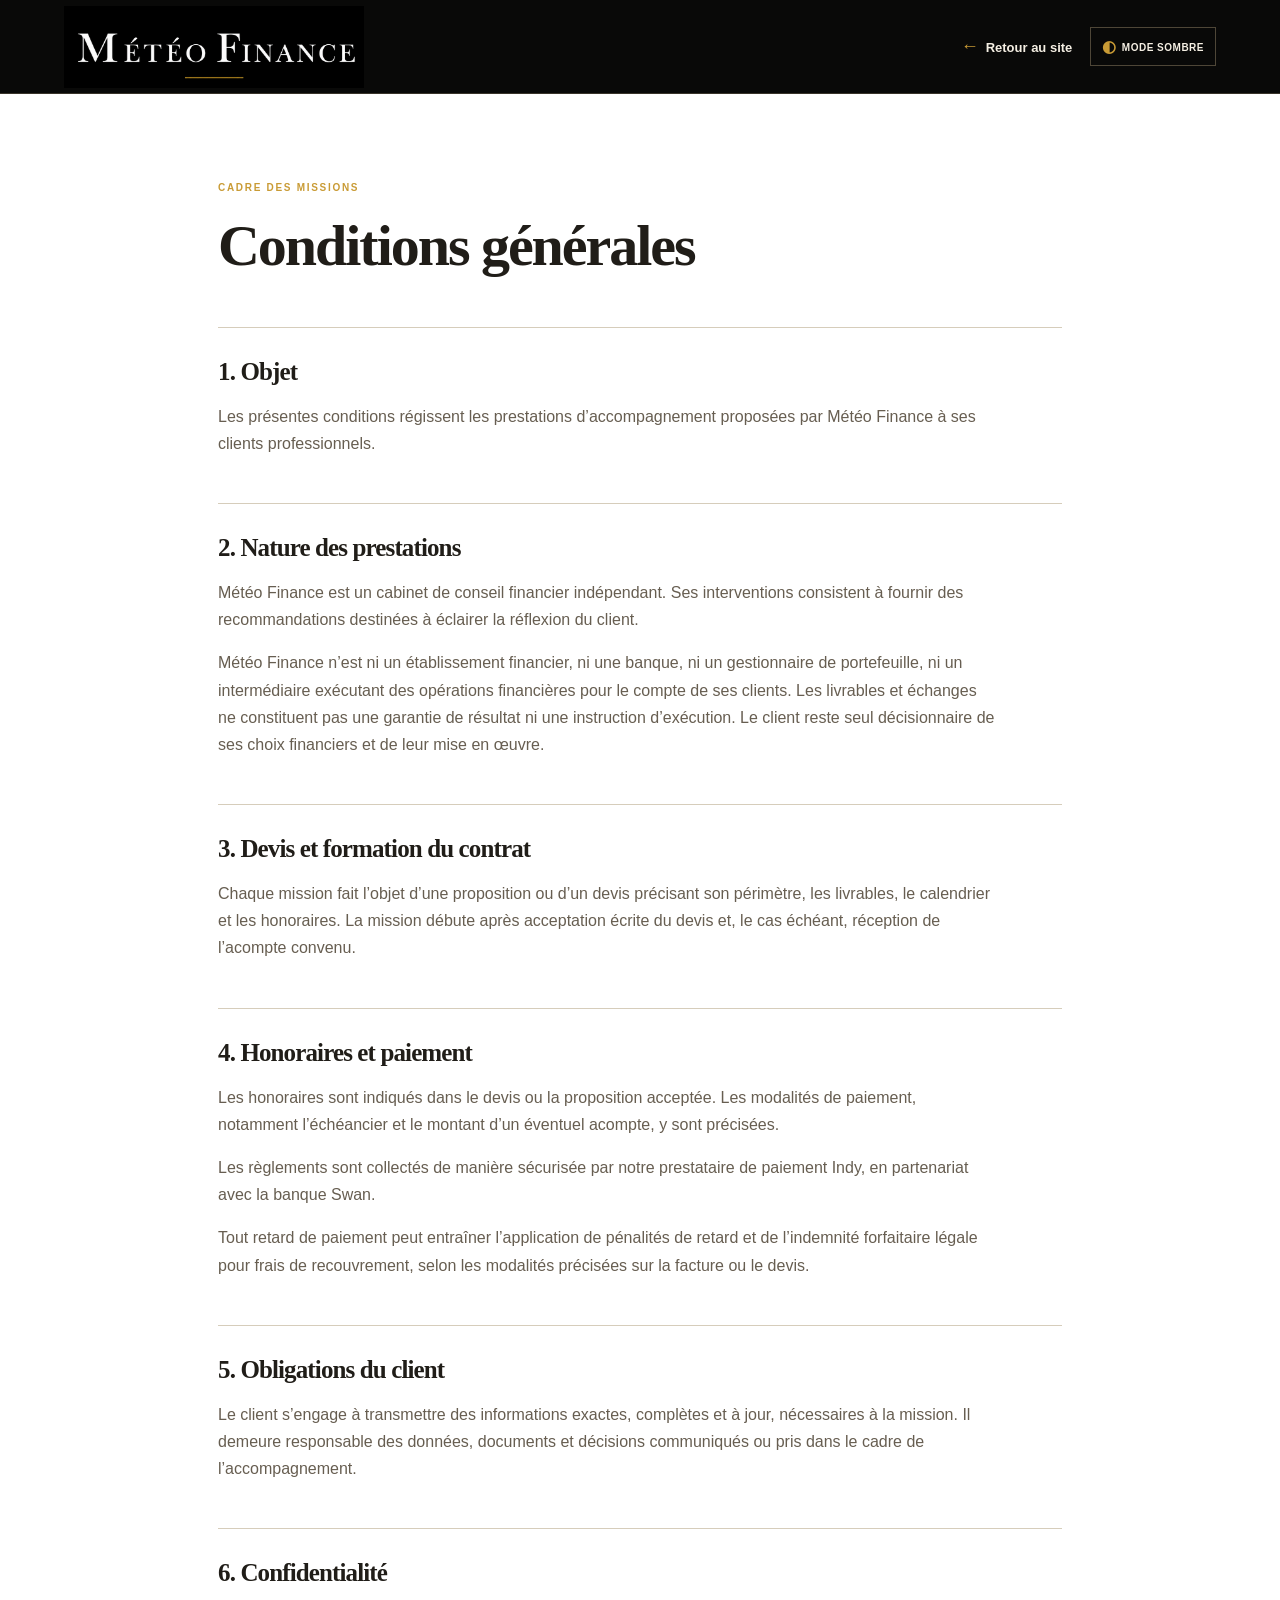
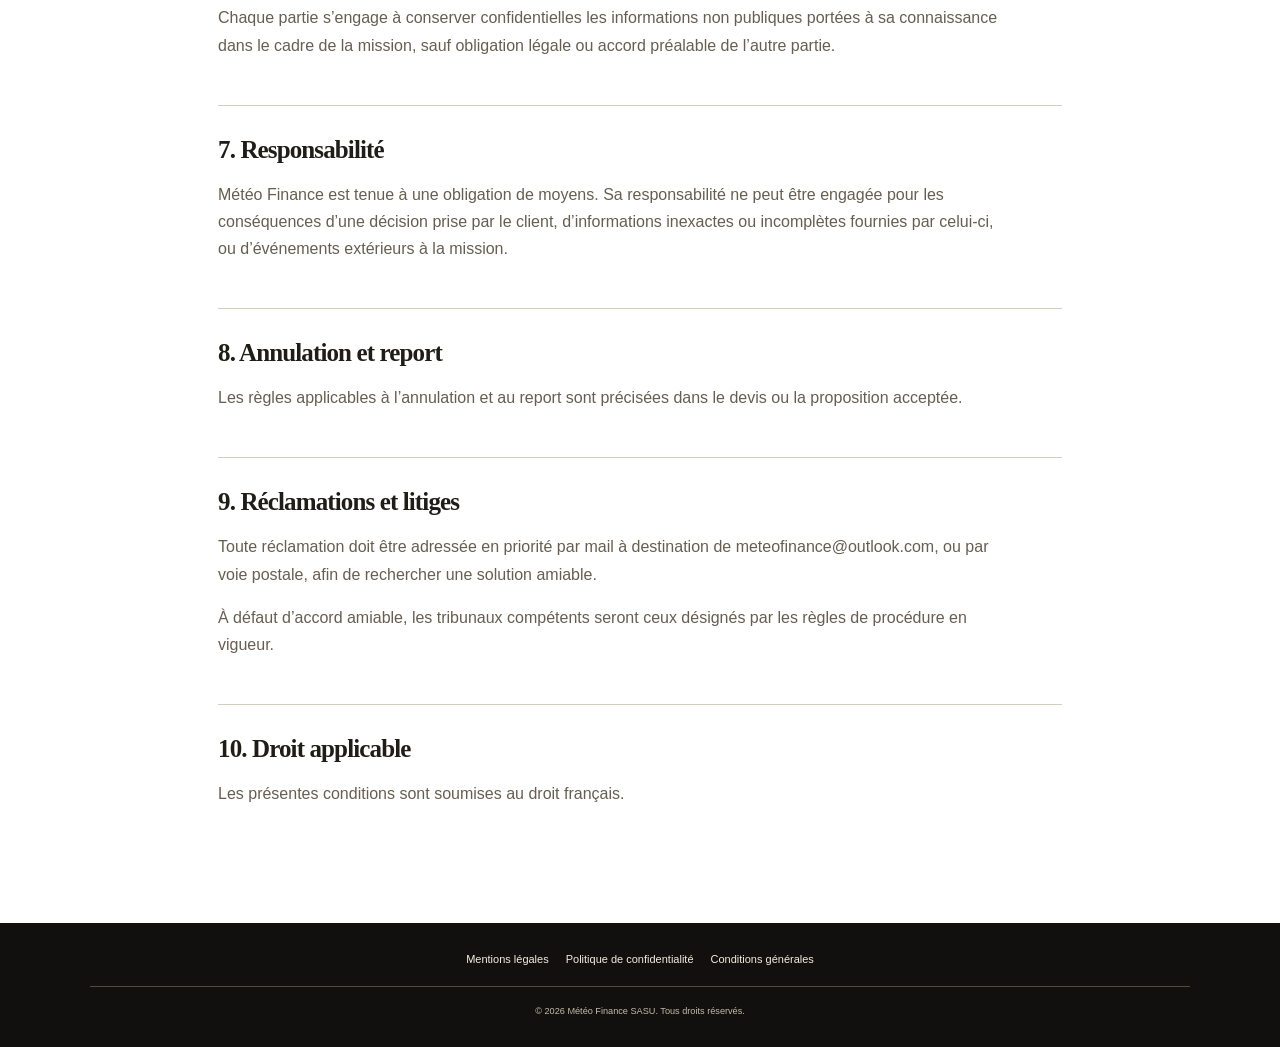
==== commit 8ce2c2c6: "Update conditions-generales-prestation.html" ====
--- a/conditions-generales-prestation.html
+++ b/conditions-generales-prestation.html
@@ -1,3 +1,3 @@
 <!doctype html>
 <html lang="fr"><head><meta charset="utf-8"><meta name="viewport" content="width=device-width,initial-scale=1"><title>Conditions générales | Météo Finance</title><script>try{document.documentElement.dataset.theme=new URLSearchParams(location.search).get('theme')||localStorage.getItem('theme')||'light'}catch(error){document.documentElement.dataset.theme='light'}</script><link rel="stylesheet" href="legal.css"><script defer src="theme.js"></script></head>
-<body><header class="legal-header"><a class="legal-logo" href="index.html"><img src="assets/logo-meteo-finance-light.png" data-theme-logo data-light-logo="assets/logo-meteo-finance-light.png" data-dark-logo="assets/logo-meteo-finance-dark.png" alt="Météo Finance"></a><a href="index.html"><span>←</span>Retour au site</a><button class="theme-button" data-theme-toggle type="button" aria-label="Activer le mode sombre" aria-pressed="false"><span aria-hidden="true">◐</span><span class="theme-button-text">Mode sombre</span></button></header><main class="page"><p class="eyebrow">Cadre des missions</p><h1>Conditions générales</h1><h2>1. Objet</h2><p>Les présentes conditions régissent les prestations d’accompagnement proposées par Météo Finance à ses clients professionnels.</p><h2>2. Nature des prestations</h2><p>Météo Finance est un cabinet de conseil financier indépendant. Ses interventions consistent à fournir des recommandations destinées à éclairer la réflexion du client.</p><p>Météo Finance n’est ni un établissement financier, ni une banque, ni un gestionnaire de portefeuille, ni un intermédiaire exécutant des opérations financières pour le compte de ses clients. Les livrables et échanges ne constituent pas une garantie de résultat ni une instruction d’exécution. Le client reste seul décisionnaire de ses choix financiers et de leur mise en œuvre.</p><h2>3. Devis et formation du contrat</h2><p>Chaque mission fait l’objet d’une proposition ou d’un devis précisant son périmètre, les livrables, le calendrier et les honoraires. La mission débute après acceptation écrite du devis et, le cas échéant, réception de l’acompte convenu.</p><h2>4. Honoraires et paiement</h2><p>Les honoraires sont indiqués dans le devis ou la proposition acceptée. Les modalités de paiement, notamment l’échéancier et le montant d’un éventuel acompte, y sont précisées.</p><p>Les règlements sont collectés de manière sécurisée par notre prestataire de paiement Indy, en partenariat avec la banque Swan.</p><p>Tout retard de paiement peut entraîner l’application de pénalités de retard et de l’indemnité forfaitaire légale pour frais de recouvrement, selon les modalités précisées sur la facture ou le devis.</p><h2>5. Obligations du client</h2><p>Le client s’engage à transmettre des informations exactes, complètes et à jour, nécessaires à la mission. Il demeure responsable des données, documents et décisions communiqués ou pris dans le cadre de l’accompagnement.</p><h2>6. Confidentialité</h2><p>Chaque partie s’engage à conserver confidentielles les informations non publiques portées à sa connaissance dans le cadre de la mission, sauf obligation légale ou accord préalable de l’autre partie.</p><h2>7. Responsabilité</h2><p>Météo Finance est tenue à une obligation de moyens. Sa responsabilité ne peut être engagée pour les conséquences d’une décision prise par le client, d’informations inexactes ou incomplètes fournies par celui-ci, ou d’événements extérieurs à la mission.</p><h2>8. Annulation et report</h2><p>Les règles applicables à l’annulation et au report sont précisées dans le devis ou la proposition acceptée.</p><h2>9. Réclamations et litiges</h2><p>Toute réclamation doit être adressée en priorité par mail à destination de meteofinance@outlook.com, ou par voie postale, afin de rechercher une solution amiable.</p><p>À défaut d’accord amiable, les tribunaux compétents seront ceux désignés par les règles de procédure en vigueur.</p><h2>10. Droit applicable</h2><p>Les présentes conditions sont soumises au droit français.</p></main><footer class="legal-footer"><div class="footer-links"><a href="mentions-legales.html">Mentions légales</a><a href="politique-confidentialite.html">Politique de confidentialité</a><a href="conditions-generales-prestation.html">Conditions générales</a></div><small>© 2026 Météo Finance. Tous droits réservés.</small></footer></body></html>
+<body><header class="legal-header"><a class="legal-logo" href="index.html"><img src="assets/logo-meteo-finance-light.png" data-theme-logo data-light-logo="assets/logo-meteo-finance-light.png" data-dark-logo="assets/logo-meteo-finance-dark.png" alt="Météo Finance"></a><a href="index.html"><span>←</span>Retour au site</a><button class="theme-button" data-theme-toggle type="button" aria-label="Activer le mode sombre" aria-pressed="false"><span aria-hidden="true">◐</span><span class="theme-button-text">Mode sombre</span></button></header><main class="page"><p class="eyebrow">Cadre des missions</p><h1>Conditions générales</h1><h2>1. Objet</h2><p>Les présentes conditions régissent les prestations d’accompagnement proposées par Météo Finance à ses clients professionnels.</p><h2>2. Nature des prestations</h2><p>Météo Finance est un cabinet de conseil financier indépendant. Ses interventions consistent à fournir des recommandations destinées à éclairer la réflexion du client.</p><p>Météo Finance n’est ni un établissement financier, ni une banque, ni un gestionnaire de portefeuille, ni un intermédiaire exécutant des opérations financières pour le compte de ses clients. Les livrables et échanges ne constituent pas une garantie de résultat ni une instruction d’exécution. Le client reste seul décisionnaire de ses choix financiers et de leur mise en œuvre.</p><h2>3. Devis et formation du contrat</h2><p>Chaque mission fait l’objet d’une proposition ou d’un devis précisant son périmètre, les livrables, le calendrier et les honoraires. La mission débute après acceptation écrite du devis et, le cas échéant, réception de l’acompte convenu.</p><h2>4. Honoraires et paiement</h2><p>Les honoraires sont indiqués dans le devis ou la proposition acceptée. Les modalités de paiement, notamment l’échéancier et le montant d’un éventuel acompte, y sont précisées.</p><p>Les règlements sont collectés de manière sécurisée par notre prestataire de paiement Indy, en partenariat avec la banque Swan.</p><p>Tout retard de paiement peut entraîner l’application de pénalités de retard et de l’indemnité forfaitaire légale pour frais de recouvrement, selon les modalités précisées sur la facture ou le devis.</p><h2>5. Obligations du client</h2><p>Le client s’engage à transmettre des informations exactes, complètes et à jour, nécessaires à la mission. Il demeure responsable des données, documents et décisions communiqués ou pris dans le cadre de l’accompagnement.</p><h2>6. Confidentialité</h2><p>Chaque partie s’engage à conserver confidentielles les informations non publiques portées à sa connaissance dans le cadre de la mission, sauf obligation légale ou accord préalable de l’autre partie.</p><h2>7. Responsabilité</h2><p>Météo Finance est tenue à une obligation de moyens. Sa responsabilité ne peut être engagée pour les conséquences d’une décision prise par le client, d’informations inexactes ou incomplètes fournies par celui-ci, ou d’événements extérieurs à la mission.</p><h2>8. Annulation et report</h2><p>Les règles applicables à l’annulation et au report sont précisées dans le devis ou la proposition acceptée.</p><h2>9. Réclamations et litiges</h2><p>Toute réclamation doit être adressée en priorité par mail à destination de meteofinance@outlook.com, ou par voie postale, afin de rechercher une solution amiable.</p><p>À défaut d’accord amiable, les tribunaux compétents seront ceux désignés par les règles de procédure en vigueur.</p><h2>10. Droit applicable</h2><p>Les présentes conditions sont soumises au droit français.</p></main><footer class="legal-footer"><div class="footer-links"><a href="mentions-legales.html">Mentions légales</a><a href="politique-confidentialite.html">Politique de confidentialité</a><a href="conditions-generales-prestation.html">Conditions générales</a></div><small>© 2026 Météo Finance SASU. Tous droits réservés.</small></footer></body></html>
